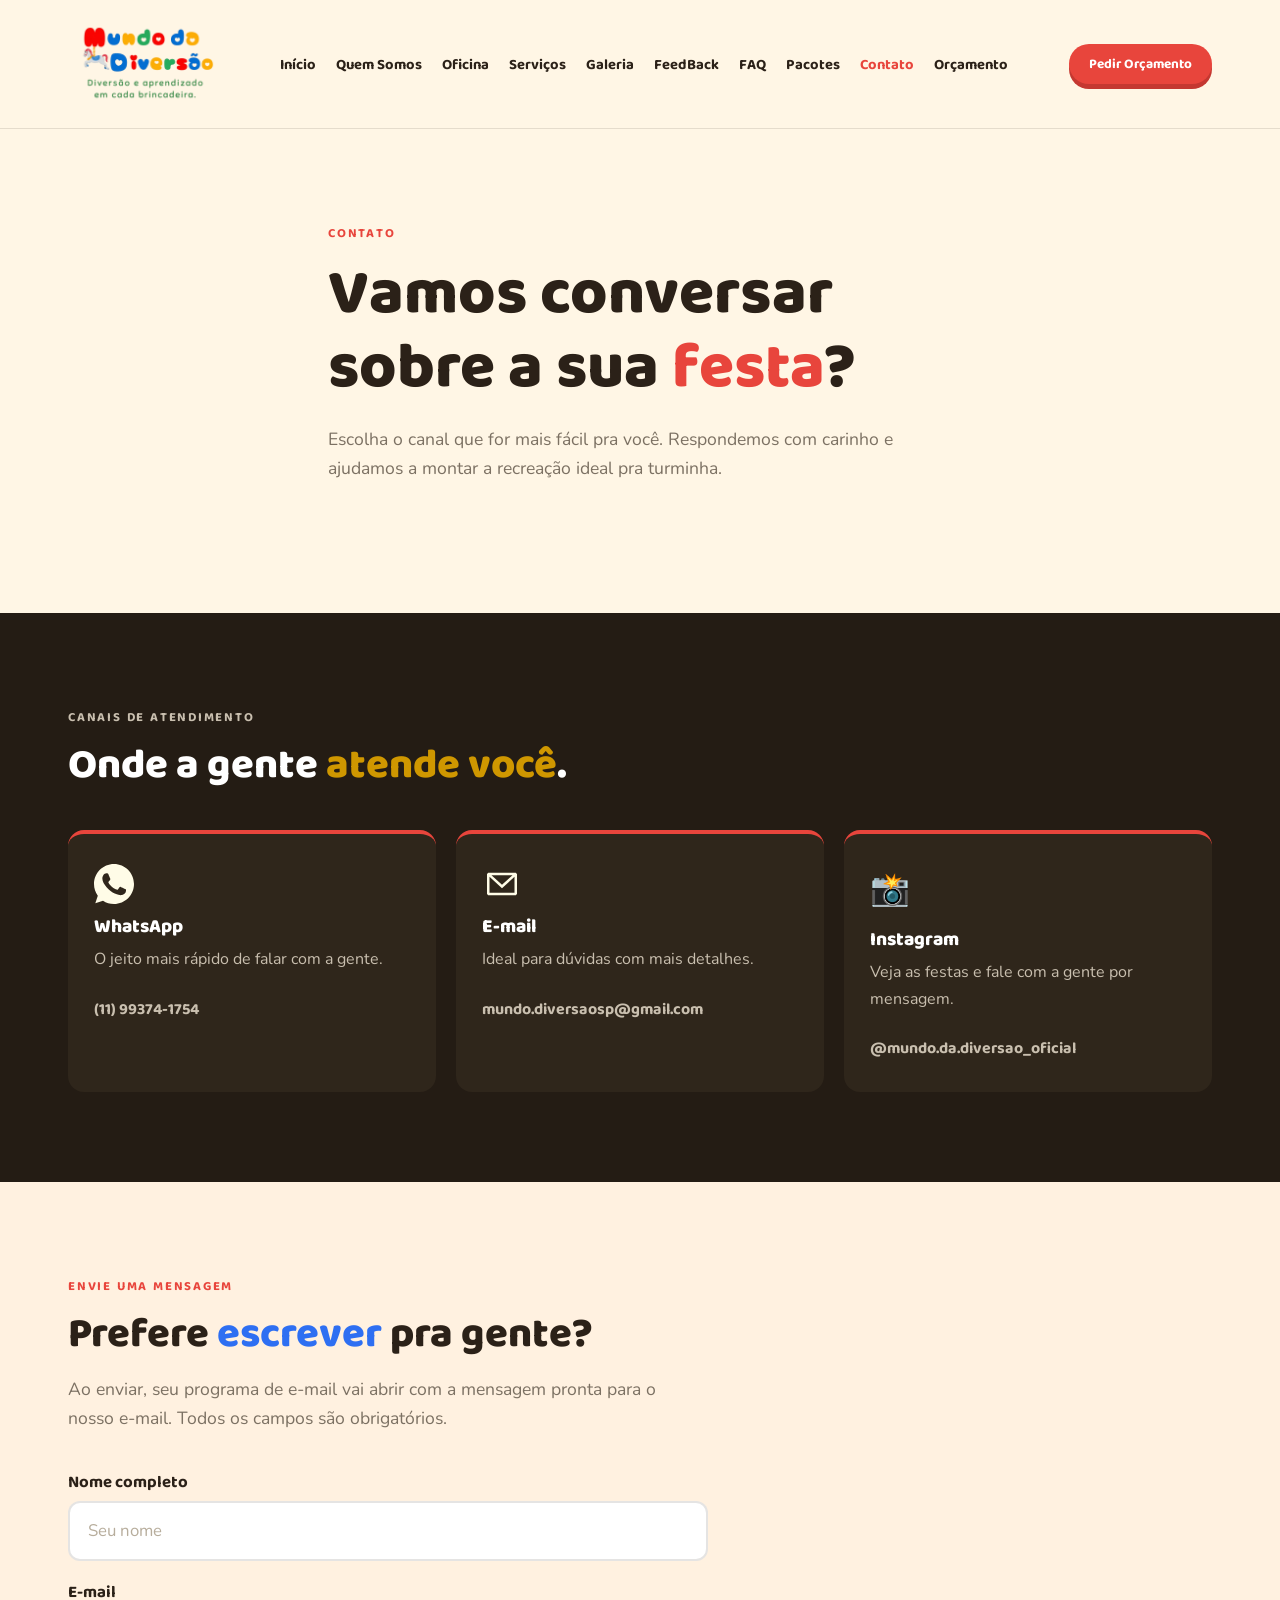
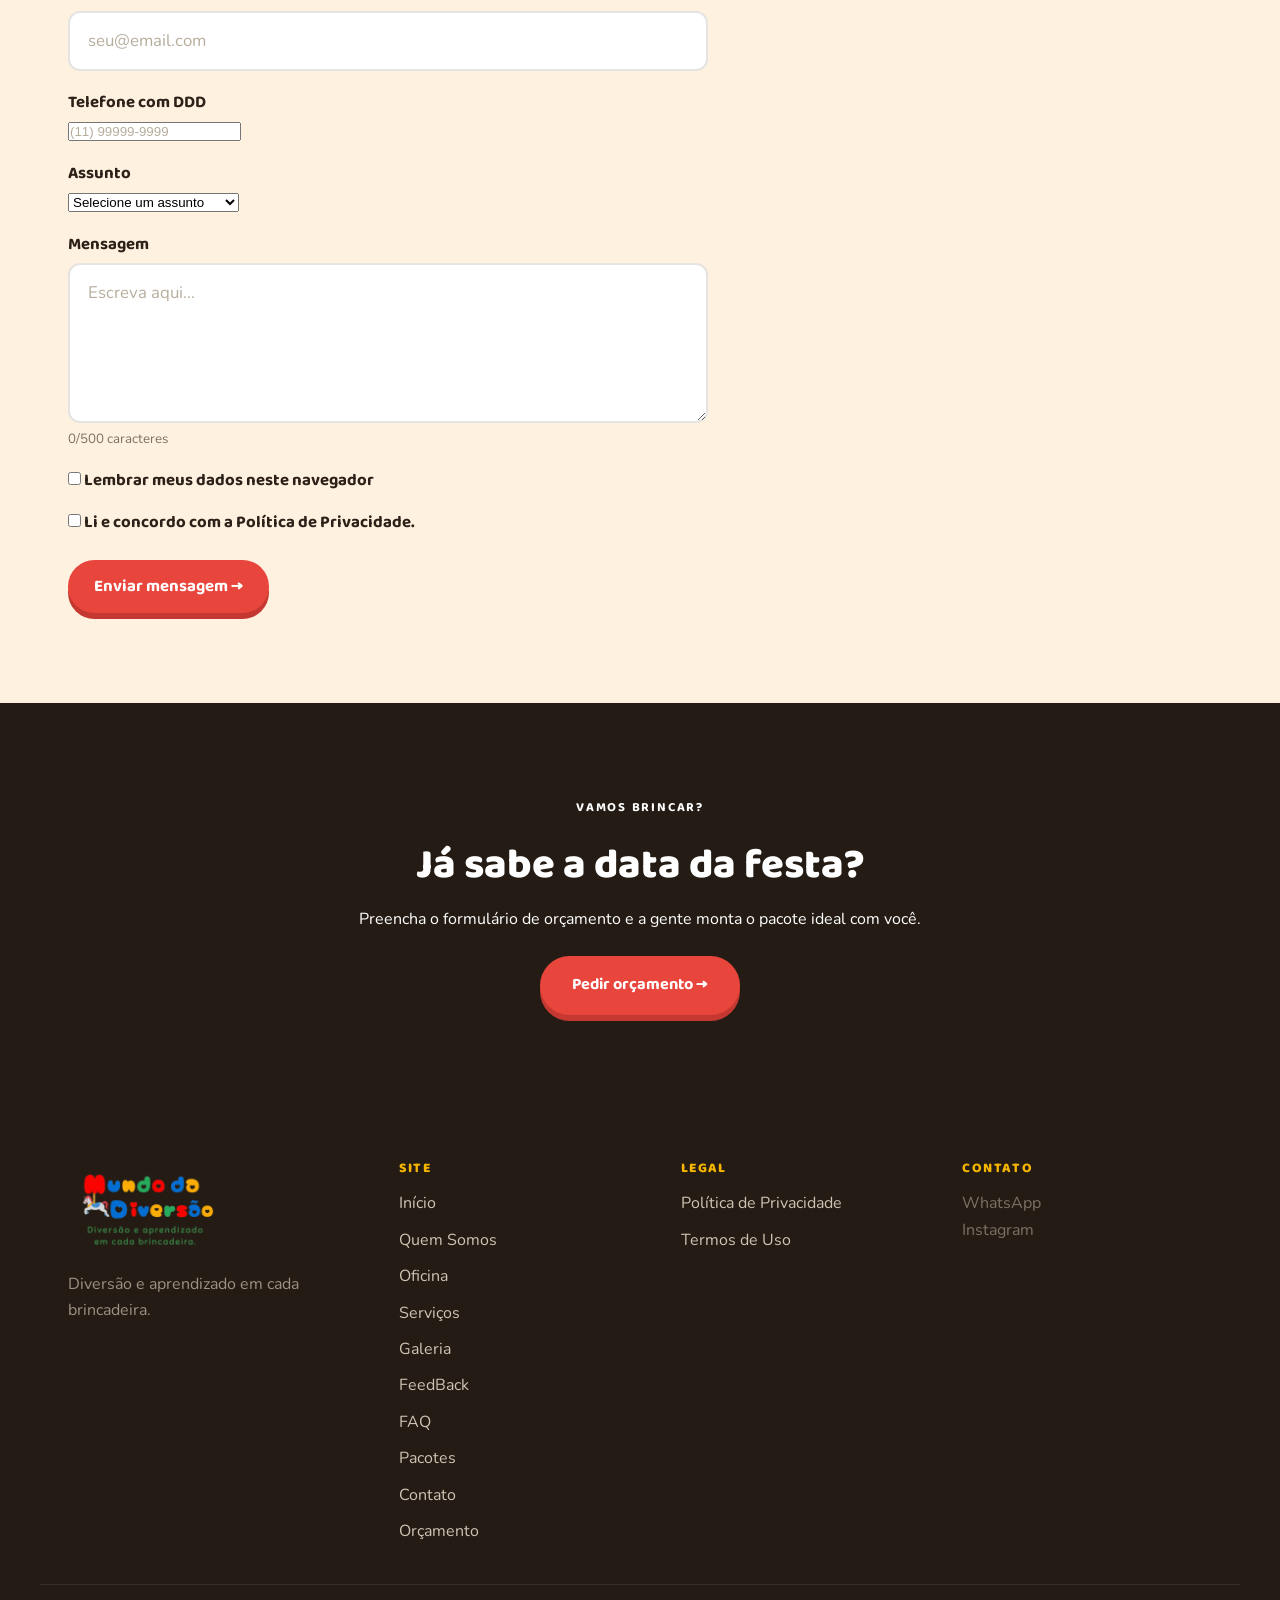
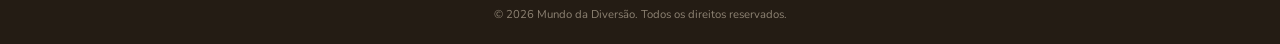
==== pages/contato.html @ af4a08c1 "V2.5 Adicionando duas novas paginas ao site." ====
<!DOCTYPE html>
<html lang="pt-BR">
<head>
  <meta charset="UTF-8">
  <meta name="viewport" content="width=device-width, initial-scale=1.0">
  <title>Contato | Mundo da Diversão</title>
  <meta name="description" content="Fale com o Mundo da Diversão por WhatsApp, e-mail ou Instagram, ou envie sua mensagem pelo formulário de contato.">
  <link rel="icon" type="image/png" href="../assets/img/logo.png">
  <link rel="preconnect" href="https://fonts.googleapis.com">
  <link rel="preconnect" href="https://fonts.gstatic.com" crossorigin>
  <link href="https://fonts.googleapis.com/css2?family=Baloo+2:wght@600;700;800&family=Nunito:wght@400;600;700;800&display=swap" rel="stylesheet">
  <link rel="stylesheet" href="../assets/css/style.css">
</head>
<body>

<a class="skip-link" href="#conteudo">Ir para o conteúdo principal</a>

<header class="header">
  <div class="container nav">
    <a href="../index.html" class="logo">
      <img src="../assets/img/logo.png" alt="Logo Mundo da Diversão" class="logo-img" width="150" height="54">
    </a>

    <nav class="nav-links" aria-label="Navegação principal">
      <ul>
        <li><a href="../index.html">Início</a></li>
        <li><a href="quem-somos.html">Quem Somos</a></li>
        <li><a href="oficina.html">Oficina</a></li>
        <li><a href="servicos.html">Serviços</a></li>
        <li><a href="galeria.html">Galeria</a></li>
        <li><a href="feedback.html">FeedBack</a></li>
        <li><a href="faq.html">FAQ</a></li>
        <li><a href="pacotes.html">Pacotes</a></li>
        <li><a href="contato.html" aria-current="page">Contato</a></li>
        <li><a href="orcamento.html">Orçamento</a></li>
      </ul>
    </nav>

    <a href="https://wa.me/5511993741754?text=Oi!%20Quero%20pedir%20um%20or%C3%A7amento%20com%20o%20Mundo%20da%20Divers%C3%A3o!" class="btn btn-primary nav-cta" target="_blank" rel="noopener">Pedir Orçamento</a>
  </div>
</header>

<main id="conteudo">

  <!-- CABEÇALHO DA PÁGINA -->
  <section class="section" id="contato-hero" aria-labelledby="contato-hero-title">
    <div class="container section-head">
      <p class="kicker">Contato</p>
      <h1 id="contato-hero-title">Vamos conversar sobre a sua <span class="accent-red">festa</span>?</h1>
      <p class="lead">Escolha o canal que for mais fácil pra você. Respondemos com carinho e ajudamos a montar a recreação ideal pra turminha.</p>
    </div>
  </section>

  <!-- CANAIS DE ATENDIMENTO -->
  <section class="section dark-section" id="canais" aria-labelledby="canais-title">
    <div class="container">
      <div class="section-head">
        <p class="kicker">Canais de atendimento</p>
        <h2 id="canais-title">Onde a gente <span class="accent-yellow">atende você</span>.</h2>
      </div>
      <div class="services-grid">
        <article class="service-card">
          <img class="service-icon" src="../assets/img/whatsapp.svg" alt="Ícone do WhatsApp" width="40" height="40">
          <h3>WhatsApp</h3>
          <p>O jeito mais rápido de falar com a gente.</p>
          <p class="section-more"><a href="https://wa.me/5511993741754" target="_blank" rel="noopener">(11) 99374-1754</a></p>
        </article>
        <article class="service-card">
          <img class="service-icon" src="../assets/img/email.svg" alt="Ícone de e-mail" width="40" height="40">
          <h3>E-mail</h3>
          <p>Ideal para dúvidas com mais detalhes.</p>
          <p class="section-more"><a href="mailto:mundo.diversaosp@gmail.com">mundo.diversaosp@gmail.com</a></p>
        </article>
        <article class="service-card">
          <span class="service-icon" aria-hidden="true">📸</span>
          <h3>Instagram</h3>
          <p>Veja as festas e fale com a gente por mensagem.</p>
          <p class="section-more"><a href="https://www.instagram.com/mundo.da.diversao_oficial/" target="_blank" rel="noopener">@mundo.da.diversao_oficial</a></p>
        </article>
      </div>
    </div>
  </section>

  <!-- FORMULÁRIO DE CONTATO -->
  <section class="section tint-orange" id="contato-form" aria-labelledby="contato-form-title">
    <div class="container">
      <div class="section-head">
        <p class="kicker">Envie uma mensagem</p>
        <h2 id="contato-form-title">Prefere <span class="accent-blue">escrever</span> pra gente?</h2>
        <p class="lead">Ao enviar, seu programa de e-mail vai abrir com a mensagem pronta para o nosso e-mail. Todos os campos são obrigatórios.</p>
      </div>

      <form id="form-contato" action="mailto:mundo.diversaosp@gmail.com" method="post" enctype="text/plain">
        <p>
          <label for="contato-nome">Nome completo</label>
          <input type="text" id="contato-nome" name="Nome" data-lembrar="nome" required minlength="2" maxlength="60" pattern="[A-Za-zÀ-ÿ ]{2,60}" autocomplete="name" placeholder="Seu nome" title="Use apenas letras e espaços (mínimo de 2 letras).">
        </p>
        <p>
          <label for="contato-email">E-mail</label>
          <input type="email" id="contato-email" name="Email" data-lembrar="email" required autocomplete="email" placeholder="seu@email.com">
        </p>
        <p>
          <label for="contato-telefone">Telefone com DDD</label>
          <input type="tel" id="contato-telefone" name="Telefone" data-lembrar="telefone" required maxlength="15" pattern="\(\d{2}\) \d{4,5}-\d{4}" inputmode="numeric" autocomplete="tel" placeholder="(11) 99999-9999" title="Formato: (11) 99999-9999">
        </p>
        <p>
          <label for="contato-assunto">Assunto</label>
          <select id="contato-assunto" name="Assunto" required>
            <option value="">Selecione um assunto</option>
            <option value="Duvida">Dúvida sobre os serviços</option>
            <option value="Disponibilidade">Disponibilidade de data</option>
            <option value="Elogio">Elogio ou sugestão</option>
            <option value="Outro">Outro assunto</option>
          </select>
        </p>
        <p>
          <label for="contato-mensagem">Mensagem</label>
          <textarea id="contato-mensagem" name="Mensagem" rows="5" required minlength="10" maxlength="500" placeholder="Escreva aqui..."></textarea>
          <small id="contato-mensagem-contador">0/500 caracteres</small>
        </p>
        <p>
          <label for="contato-lembrar"><input type="checkbox" id="contato-lembrar" data-lembrar-opcao> Lembrar meus dados neste navegador</label>
        </p>
        <p>
          <label for="contato-aceite"><input type="checkbox" id="contato-aceite" required> Li e concordo com a <a href="privacidade.html">Política de Privacidade</a>.</label>
        </p>
        <button type="submit" class="btn btn-primary">Enviar mensagem →</button>
      </form>
    </div>
  </section>

  <!-- CTA -->
  <section class="cta" aria-labelledby="cta-title">
    <div class="container cta-content">
      <p class="kicker">Vamos brincar?</p>
      <h2 id="cta-title">Já sabe a data da festa?</h2>
      <p>Preencha o formulário de orçamento e a gente monta o pacote ideal com você.</p>
      <a href="orcamento.html" class="btn btn-primary big">Pedir orçamento →</a>
    </div>
  </section>

</main>

<footer class="footer">
  <div class="container footer-grid">
    <div class="footer-brand">
      <a href="../index.html" class="logo">
        <img src="../assets/img/logo.png" alt="Mundo da Diversão" class="logo-img" width="150" height="50">
      </a>
      <p>Diversão e aprendizado em cada brincadeira.</p>
    </div>

    <nav class="footer-nav" aria-label="Navegação do rodapé">
      <h3>Site</h3>
      <ul>
        <li><a href="../index.html">Início</a></li>
        <li><a href="quem-somos.html">Quem Somos</a></li>
        <li><a href="oficina.html">Oficina</a></li>
        <li><a href="servicos.html">Serviços</a></li>
        <li><a href="galeria.html">Galeria</a></li>
        <li><a href="feedback.html">FeedBack</a></li>
        <li><a href="faq.html">FAQ</a></li>
        <li><a href="pacotes.html">Pacotes</a></li>
        <li><a href="contato.html">Contato</a></li>
        <li><a href="orcamento.html">Orçamento</a></li>
      </ul>
    </nav>

    <nav class="footer-nav" aria-label="Políticas">
      <h3>Legal</h3>
      <ul>
        <li><a href="privacidade.html">Política de Privacidade</a></li>
        <li><a href="termos.html">Termos de Uso</a></li>
      </ul>
    </nav>

    <div class="footer-contact">
      <h3>Contato</h3>
      <p><a href="https://wa.me/5511993741754" target="_blank" rel="noopener">WhatsApp</a></p>
      <p><a href="https://www.instagram.com/mundo.da.diversao_oficial/" target="_blank" rel="noopener">Instagram</a></p>
    </div>
  </div>

  <div class="container footer-bottom">
    <small>&copy; 2026 Mundo da Diversão. Todos os direitos reservados.</small>
  </div>
</footer>

<script src="../assets/js/forms.js" defer></script>
</body>
</html>
---- assets/css/style.css ----
/* =========================================================
   MUNDO DA DIVERSÃO — CSS PRINCIPAL (usado pelas 10 páginas)
   Sumário:
   1. Reset & Base
   2. Variáveis
   3. Tipografia
   4. Layout (container, seções, kicker)
   5. Botões
   6. Header & Navegação
   7. Hero
   8. Componentes de conteúdo (cards, lista, citação, faq, contato, formulários)
   9. Footer
   10. Responsivo
   ========================================================= */

/* 1. RESET & BASE */
*, *::before, *::after { box-sizing: border-box; margin: 0; padding: 0; }

body {
  background: var(--cream);
  color: var(--ink);
  font-family: 'Nunito', system-ui, sans-serif;
  line-height: 1.65;
}
img { max-width: 100%; display: block; }
a { color: inherit; text-decoration: none; }
ul, ol { list-style: none; }

@media (prefers-reduced-motion: reduce) {
  * { transition: none !important; }
}

/* 2. VARIÁVEIS */
:root {
  --cream: #FFF6E5;
  --white: #FFFFFF;
  --ink: #2B2118;
  --muted: #7C7163;
  --line: rgba(43, 33, 24, .12);

  --red: #E8453C;
  --red-dark: #C43831;
  --blue: #2E6FF2;
  --green: #2FA35D;
  --yellow: #F4B400;
  --yellow-dark: #CF9700;

  --dark: #241C14;
  --dark-2: #2F261B;

  --radius: 16px;
}

/* 3. TIPOGRAFIA */
h1, h2, h3 {
  font-family: 'Baloo 2', sans-serif;
  font-weight: 800;
  line-height: 1.15;
  color: var(--ink);
}
h1 { font-size: clamp(2.4rem, 5.6vw, 4rem); margin-bottom: 20px; }
h2 { font-size: clamp(1.9rem, 4vw, 2.6rem); margin-bottom: 16px; }
h3 { font-size: 1.2rem; margin-bottom: 8px; }
p { color: var(--muted); }
.lead { font-size: 1.1rem; max-width: 54ch; margin-bottom: 20px; }

.dark-section h2, .dark-section h3 { color: var(--white); }
.dark-section p { color: #C9BFAF; }

.accent-red { color: var(--red); }
.accent-blue { color: var(--blue); }
.accent-green { color: var(--green); }
.accent-yellow { color: var(--yellow-dark); }

/* 4. LAYOUT */
.container { max-width: 1200px; margin: 0 auto; padding: 0 28px; }
.section { padding: 90px 0; }
.dark-section { background: var(--dark); }
.tint-orange { background: #FFF1E0; }
.tint-purple { background: #FBEFFF; }

.kicker {
  display: inline-block;
  font-family: 'Baloo 2', sans-serif;
  font-weight: 700;
  font-size: .8rem;
  letter-spacing: .14em;
  text-transform: uppercase;
  color: var(--red);
  margin-bottom: 14px;
}
.section-head { max-width: 680px; margin-bottom: 40px; }
.section-more { margin-top: 24px; font-family: 'Baloo 2', sans-serif; font-weight: 700; }
.section-more a:hover { color: var(--red); }

.two-col {
  display: grid;
  grid-template-columns: 1fr 1fr;
  gap: 56px;
  align-items: center;
}
.two-col.reverse .img-frame { order: 2; }

.img-frame { border-radius: var(--radius); overflow: hidden; border: 4px solid var(--white); }
.img-frame img { width: 100%; height: 360px; object-fit: cover; }
.img-frame figcaption { padding: 10px 16px; font-size: .85rem; background: var(--white); }

/* skip link e foco (acessibilidade) */
.skip-link {
  position: absolute;
  left: -999px;
  background: var(--red);
  color: var(--white);
  padding: 12px 20px;
  font-weight: 700;
}
.skip-link:focus { left: 0; top: 0; }
a:focus-visible, button:focus-visible, summary:focus-visible {
  outline: 3px solid var(--blue);
  outline-offset: 2px;
}

/* 5. BOTÕES */
.btn {
  display: inline-flex;
  align-items: center;
  gap: 8px;
  padding: 13px 26px;
  border-radius: 100px;
  font-family: 'Baloo 2', sans-serif;
  font-weight: 700;
  font-size: .95rem;
  border: none;
  cursor: pointer;
}
.btn-primary { background: var(--red); color: var(--white); box-shadow: 0 6px 0 0 var(--red-dark); }
.btn-primary:hover { box-shadow: 0 8px 0 0 var(--red-dark); }
.btn-ghost { background: transparent; color: var(--ink); border: 2px solid var(--ink); }
.btn-ghost:hover { border-color: var(--blue); color: var(--blue); }
.btn.big { padding: 16px 32px; font-size: 1.02rem; }

/* 6. HEADER & NAVEGAÇÃO */
.header {
  position: sticky;
  top: 0;
  z-index: 50;
  background: var(--cream);
  border-bottom: 1px solid var(--line);
}
.nav {
  display: flex;
  flex-wrap: wrap;
  align-items: center;
  justify-content: space-between;
  gap: 16px;
  padding: 14px 28px;
}
.logo-img { height: 100px; }
.nav-links ul { display: flex; flex-wrap: wrap; gap: 20px; }
.nav-links a { font-family: 'Baloo 2', sans-serif; font-weight: 700; font-size: .92rem; }
.nav-links a:hover, .nav-links a[aria-current="page"] { color: var(--red); }
.nav-cta { padding: 9px 20px; font-size: .85rem; box-shadow: 0 5px 0 0 var(--red-dark); }

/* 7. HERO */
.hero { padding: 60px 0 80px; }
.hero-content {
  display: grid;
  grid-template-columns: 1.15fr .85fr;
  align-items: center;
  gap: 50px;
}
.hero-sub { max-width: 520px; margin-bottom: 28px; }
.hero-actions { display: flex; flex-wrap: wrap; gap: 14px; margin-bottom: 28px; }
.badge-row { display: flex; flex-wrap: wrap; gap: 10px; }
.badge {
  padding: 8px 16px;
  border-radius: 100px;
  font-family: 'Baloo 2', sans-serif;
  font-weight: 700;
  font-size: .8rem;
  color: var(--white);
}
.badge-red { background: var(--red); }
.badge-blue { background: var(--blue); }
.badge-green { background: var(--green); }
.badge-yellow { background: var(--yellow-dark); }
.hero-figure img { border-radius: var(--radius); border: 4px solid var(--white); }

/* 8. COMPONENTES DE CONTEÚDO */

/* cards de serviço */
.services-grid {
  display: grid;
  grid-template-columns: repeat(auto-fit, minmax(220px, 1fr));
  gap: 20px;
}
.service-card h3 {
   color: var(--white); 
  }
.service-card {
  background: var(--dark-2);
  border-top: 4px solid var(--red);
  border-radius: var(--radius);
  padding: 30px 26px;
}
.service-icon { font-size: 2rem; display: block; margin-bottom: 12px; }

/* moldura de foto/vídeo dentro do card (usado em oficina.html) */
.service-card .media-frame {
  border-radius: 12px;
  overflow: hidden;
  margin-bottom: 14px;
  background: #000;
}
.service-card .media-frame img,
.service-card .media-frame video {
  width: 100%;
  height: 220px;
  object-fit: cover;
  display: block;
}

/* banner com imagem de fundo */
.banner {
  position: relative;
  padding: 110px 0;
  background-size: cover;
  background-position: center;
  text-align: center;
}
.banner-overlay { position: absolute; top: 0; right: 0; bottom: 0; left: 0; background: rgba(36, 28, 20, .78); }
.banner-content { position: relative; z-index: 1; max-width: 700px; margin: 0 auto; }
.banner-content h2, .banner-content p { color: var(--white); }

/* citação (diferenciais e depoimentos) */
.testimonials-grid {
  display: grid;
  grid-template-columns: repeat(auto-fit, minmax(240px, 1fr));
  gap: 20px;
}
.testimonials-grid blockquote { margin-top: 0; height: 100%; }
blockquote {
  background: var(--white);
  border-left: 6px solid var(--red);
  border-radius: var(--radius);
  padding: 28px 30px;
  margin-top: 20px;
  max-width: 780px;
}
blockquote p { color: var(--ink); font-size: 1.05rem; }
blockquote footer {
  margin-top: 12px;
  font-family: 'Baloo 2', sans-serif;
  font-weight: 700;
  font-size: .85rem;
  color: var(--red);
}

/* lista numerada (como funciona) */
.process {
  display: grid;
  grid-template-columns: repeat(3, 1fr);
  gap: 20px;
}
.process li { background: var(--white); border-radius: var(--radius); padding: 28px 24px; }
.step-num {
  display: block;
  font-family: 'Baloo 2', sans-serif;
  font-weight: 800;
  font-size: 1.4rem;
  color: var(--red);
  margin-bottom: 6px;
}

/* galeria */
.gallery-grid {
  display: grid;
  grid-template-columns: repeat(auto-fit, minmax(220px, 1fr));
  gap: 16px;
}
.gallery-grid img { width: 100%; height: 220px; object-fit: cover; border-radius: var(--radius); }

/* faq (accordion nativo, sem JS) */
.faq-list { display: flex; flex-direction: column; gap: 12px; }
.faq-item { background: var(--white); border-radius: var(--radius); border: 1px solid var(--line); overflow: hidden; }
.faq-item summary { padding: 18px 22px; cursor: pointer; font-family: 'Baloo 2', sans-serif; font-weight: 700; }
.faq-item[open] summary { color: var(--red); }
.faq-item p { padding: 0 22px 18px; }

/* formulários (feedback / dúvidas — usado em index, feedback.html e faq.html) */
form {
  max-width: 640px;
  margin-top: 8px;
}
form p {
  margin-bottom: 22px;
  line-height: 1.3;
}
form br {
  display: none;
}
form label {
  display: block;
  font-family: 'Baloo 2', sans-serif;
  font-weight: 700;
  font-size: 1.05rem;
  line-height: 1.2;
  color: var(--ink);
  margin-bottom: 8px;
}
form input[type="text"],
form input[type="email"],
form textarea {
  width: 100%;
  padding: 16px 18px;
  border-radius: 12px;
  border: 2px solid var(--line);
  background: var(--white);
  font-family: 'Nunito', sans-serif;
  font-size: 1.05rem;
  line-height: 1.4;
  color: var(--ink);
  transition: border-color .2s, box-shadow .2s;
}
form textarea {
  resize: vertical;
  min-height: 160px;
}
form input::placeholder,
form textarea::placeholder {
  color: #B7AD9C;
}
form input:focus,
form textarea:focus {
  outline: none;
  border-color: var(--blue);
  box-shadow: 0 0 0 3px rgba(46, 111, 242, .15);
}
form input:invalid:not(:placeholder-shown):not(:focus),
form textarea:invalid:not(:placeholder-shown):not(:focus) {
  border-color: var(--red);
}
form button[type="submit"] {
  margin-top: 4px;
  font-size: 1.05rem;
}

/* cta */
.cta { background: var(--dark); padding: 90px 0; text-align: center; }
.cta-content { max-width: 640px; margin: 0 auto; }
.cta-content h2, .cta-content p { color: var(--white); }
.cta-content p { margin-bottom: 24px; }

/* contato */
address { font-style: normal; margin: 16px 0; }
address p { margin-bottom: 10px; color: var(--ink); }
address strong { font-family: 'Baloo 2', sans-serif; color: var(--red); margin-right: 6px; }

/* 9. FOOTER */
.footer { background: var(--dark); color: #CFC4B3; padding: 56px 0 0; }
.footer-grid { display: grid; grid-template-columns: 1.2fr 1fr 1fr 1fr; gap: 32px; padding-bottom: 40px; }
.footer h3 { color: var(--yellow); font-size: .85rem; text-transform: uppercase; letter-spacing: .1em; margin-bottom: 14px; }
.footer-brand p { color: #9C9182; margin-top: 10px; max-width: 260px; }
.footer-nav ul, .footer-contact p { display: flex; flex-direction: column; gap: 10px; }
.footer-nav a:hover, .footer-contact a:hover { color: var(--yellow); }
.footer-bottom {
  border-top: 1px solid rgba(255, 255, 255, .08);
  padding: 18px 0;
  text-align: center;
  font-size: .85rem;
  color: #8D8273;
}

/* 10. RESPONSIVO */
@media (max-width: 768px) {
  .hero-content { grid-template-columns: 1fr; }
  .hero-figure { order: -1; max-width: 380px; margin: 0 auto; }
  .two-col, .two-col.reverse { grid-template-columns: 1fr; }
  .two-col.reverse .img-frame { order: 0; }
  .process { grid-template-columns: 1fr; }
  .services-grid { grid-template-columns: 1fr 1fr; }
  .footer-grid { grid-template-columns: 1fr 1fr; }
  .section { padding: 60px 0; }
}

@media (max-width: 480px) {
  .container { padding: 0 20px; }
  .hero-actions { flex-direction: column; align-items: stretch; }
  .hero-actions .btn { justify-content: center; }
  .services-grid { grid-template-columns: 1fr; }
  .img-frame img { height: 240px; }
  .footer-grid { grid-template-columns: 1fr; }
}
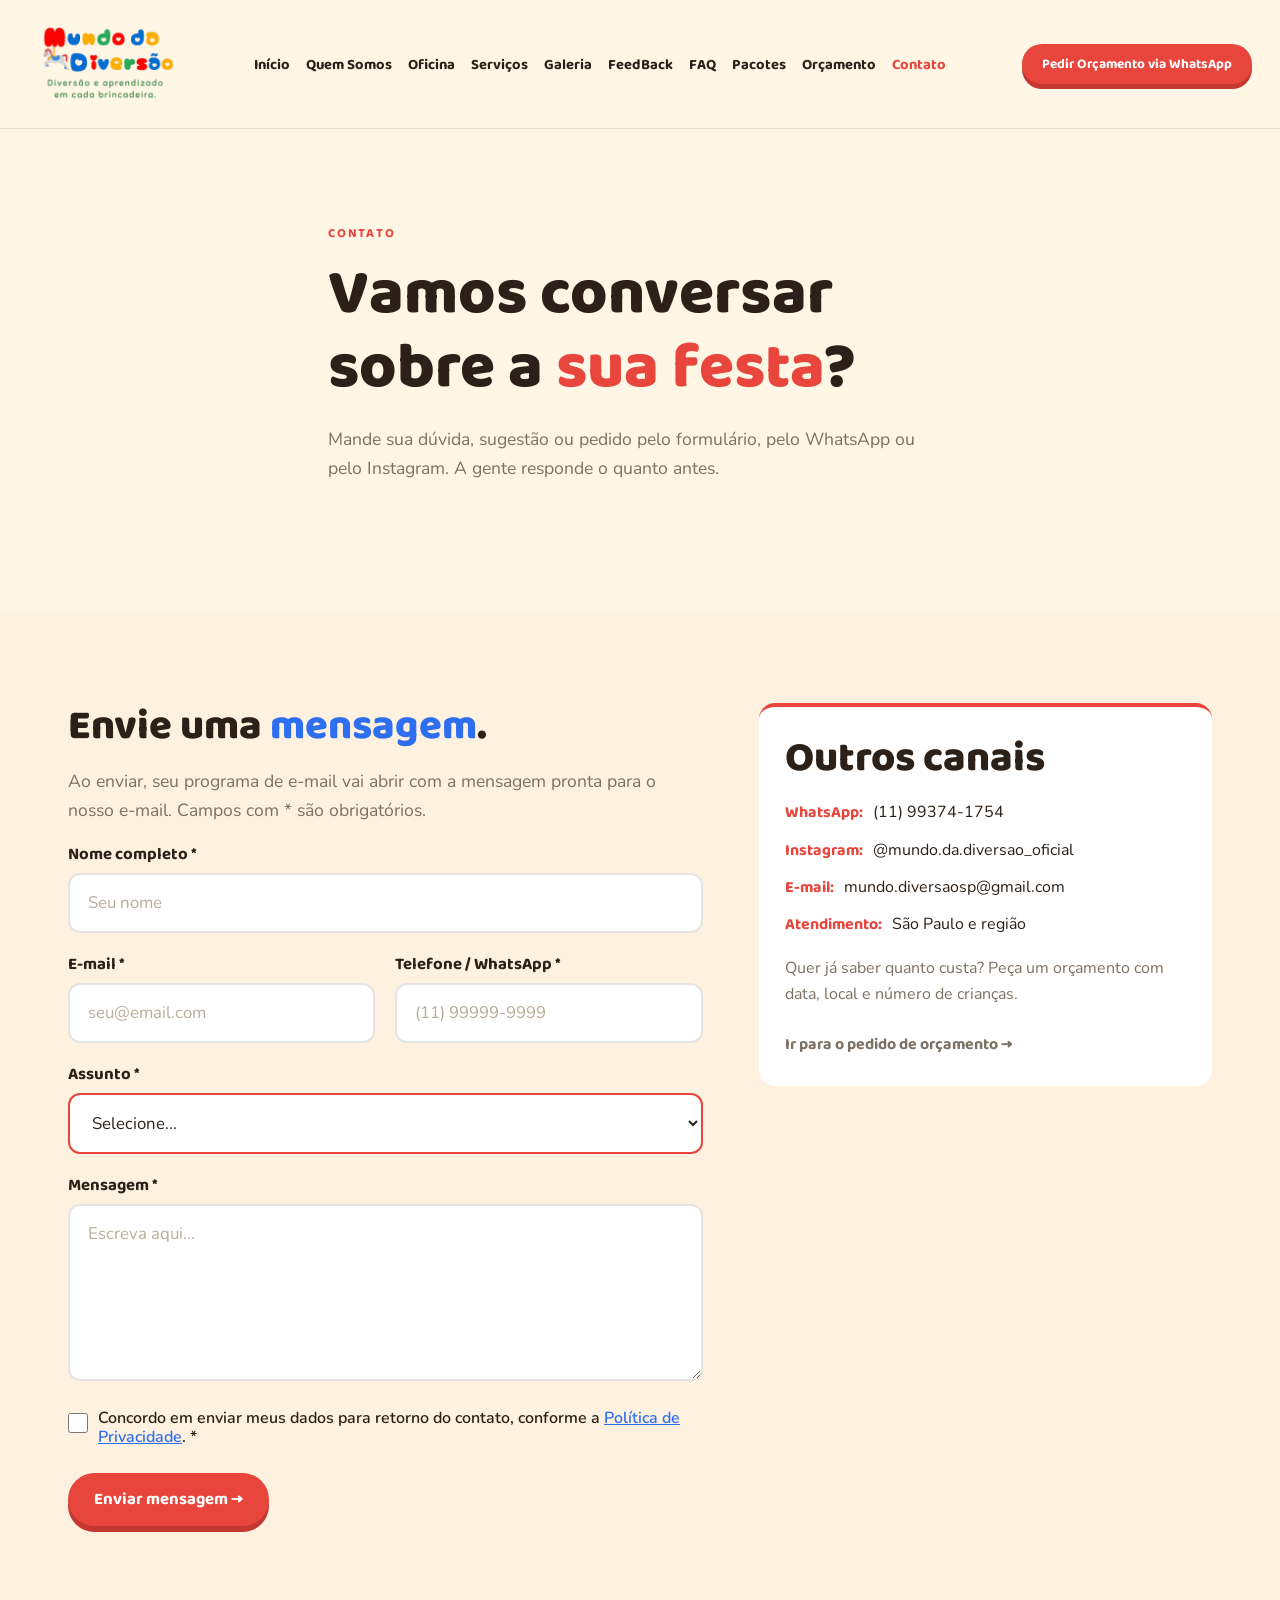
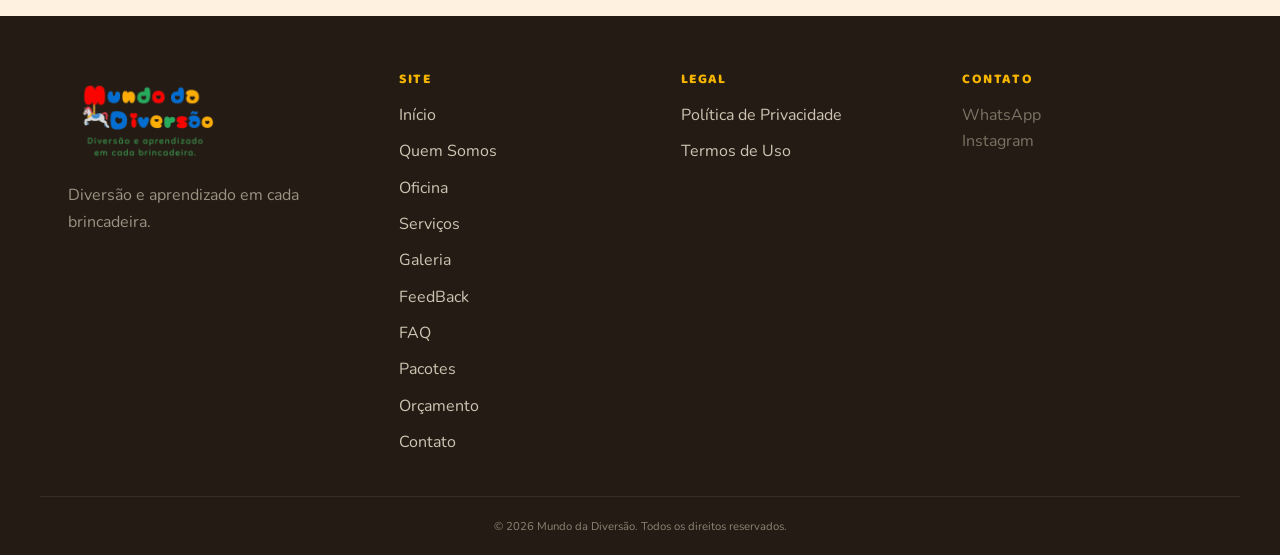
==== commit b634878d: "V2.8 Adicionando um Script de mascara para os formularios e atualizando o nome do botão de orçamento" ====
--- a/pages/contato.html
+++ b/pages/contato.html
@@ -4,7 +4,7 @@
   <meta charset="UTF-8">
   <meta name="viewport" content="width=device-width, initial-scale=1.0">
   <title>Contato | Mundo da Diversão</title>
-  <meta name="description" content="Fale com o Mundo da Diversão por WhatsApp, e-mail ou Instagram, ou envie sua mensagem pelo formulário de contato.">
+  <meta name="description" content="Fale com o Mundo da Diversão: envie sua mensagem, chame no WhatsApp ou no Instagram e tire suas dúvidas sobre recreação infantil.">
   <link rel="icon" type="image/png" href="../assets/img/logo.png">
   <link rel="preconnect" href="https://fonts.googleapis.com">
   <link rel="preconnect" href="https://fonts.gstatic.com" crossorigin>
@@ -31,12 +31,12 @@
         <li><a href="feedback.html">FeedBack</a></li>
         <li><a href="faq.html">FAQ</a></li>
         <li><a href="pacotes.html">Pacotes</a></li>
+        <li><a href="orcamento.html">Orçamento</a></li>
         <li><a href="contato.html" aria-current="page">Contato</a></li>
-        <li><a href="orcamento.html">Orçamento</a></li>
       </ul>
     </nav>
 
-    <a href="https://wa.me/5511993741754?text=Oi!%20Quero%20pedir%20um%20or%C3%A7amento%20com%20o%20Mundo%20da%20Divers%C3%A3o!" class="btn btn-primary nav-cta" target="_blank" rel="noopener">Pedir Orçamento</a>
+    <a href="https://wa.me/5511993741754?text=Oi!%20Quero%20pedir%20um%20or%C3%A7amento%20com%20o%20Mundo%20da%20Divers%C3%A3o!" class="btn btn-primary nav-cta" target="_blank" rel="noopener">Pedir Orçamento via WhatsApp</a>
   </div>
 </header>
 
@@ -46,96 +46,69 @@
   <section class="section" id="contato-hero" aria-labelledby="contato-hero-title">
     <div class="container section-head">
       <p class="kicker">Contato</p>
-      <h1 id="contato-hero-title">Vamos conversar sobre a sua <span class="accent-red">festa</span>?</h1>
-      <p class="lead">Escolha o canal que for mais fácil pra você. Respondemos com carinho e ajudamos a montar a recreação ideal pra turminha.</p>
+      <h1 id="contato-hero-title">Vamos conversar sobre a <span class="accent-red">sua festa</span>?</h1>
+      <p class="lead">Mande sua dúvida, sugestão ou pedido pelo formulário, pelo WhatsApp ou pelo Instagram. A gente responde o quanto antes.</p>
     </div>
   </section>
 
-  <!-- CANAIS DE ATENDIMENTO -->
-  <section class="section dark-section" id="canais" aria-labelledby="canais-title">
-    <div class="container">
-      <div class="section-head">
-        <p class="kicker">Canais de atendimento</p>
-        <h2 id="canais-title">Onde a gente <span class="accent-yellow">atende você</span>.</h2>
-      </div>
-      <div class="services-grid">
-        <article class="service-card">
-          <img class="service-icon" src="../assets/img/whatsapp.svg" alt="Ícone do WhatsApp" width="40" height="40">
-          <h3>WhatsApp</h3>
-          <p>O jeito mais rápido de falar com a gente.</p>
-          <p class="section-more"><a href="https://wa.me/5511993741754" target="_blank" rel="noopener">(11) 99374-1754</a></p>
-        </article>
-        <article class="service-card">
-          <img class="service-icon" src="../assets/img/email.svg" alt="Ícone de e-mail" width="40" height="40">
-          <h3>E-mail</h3>
-          <p>Ideal para dúvidas com mais detalhes.</p>
-          <p class="section-more"><a href="mailto:mundo.diversaosp@gmail.com">mundo.diversaosp@gmail.com</a></p>
-        </article>
-        <article class="service-card">
-          <span class="service-icon" aria-hidden="true">📸</span>
-          <h3>Instagram</h3>
-          <p>Veja as festas e fale com a gente por mensagem.</p>
-          <p class="section-more"><a href="https://www.instagram.com/mundo.da.diversao_oficial/" target="_blank" rel="noopener">@mundo.da.diversao_oficial</a></p>
-        </article>
-      </div>
-    </div>
-  </section>
+  <!-- FORMULÁRIO + INFORMAÇÕES -->
+  <section class="section tint-orange" id="contato-form" aria-labelledby="contato-form-title">
+    <div class="container contact-layout">
 
-  <!-- FORMULÁRIO DE CONTATO -->
-  <section class="section tint-orange" id="contato-form" aria-labelledby="contato-form-title">
-    <div class="container">
-      <div class="section-head">
-        <p class="kicker">Envie uma mensagem</p>
-        <h2 id="contato-form-title">Prefere <span class="accent-blue">escrever</span> pra gente?</h2>
-        <p class="lead">Ao enviar, seu programa de e-mail vai abrir com a mensagem pronta para o nosso e-mail. Todos os campos são obrigatórios.</p>
+      <div>
+        <h2 id="contato-form-title">Envie uma <span class="accent-blue">mensagem</span>.</h2>
+        <p class="lead">Ao enviar, seu programa de e-mail vai abrir com a mensagem pronta para o nosso e-mail. Campos com * são obrigatórios.</p>
+
+        <form action="mailto:mundo.diversaosp@gmail.com" method="post" enctype="text/plain">
+          <p>
+            <label for="contato-nome">Nome completo *</label>
+            <input type="text" id="contato-nome" name="Nome" required minlength="3" maxlength="80" pattern="[A-Za-zÀ-ÿ ]{3,80}" title="Use apenas letras e espaços (mínimo de 3 letras)." autocomplete="name" placeholder="Seu nome">
+          </p>
+          <div class="form-row">
+            <p>
+              <label for="contato-email">E-mail *</label>
+              <input type="email" id="contato-email" name="Email" required autocomplete="email" placeholder="seu@email.com">
+            </p>
+            <p>
+              <label for="contato-telefone">Telefone / WhatsApp *</label>
+              <input type="tel" id="contato-telefone" data-mascara="telefone" name="Telefone" required pattern="\([0-9]{2}\) 9?[0-9]{4}-[0-9]{4}" maxlength="15" title="Use o formato (11) 99999-9999." autocomplete="tel" placeholder="(11) 99999-9999">
+            </p>
+          </div>
+          <p>
+            <label for="contato-assunto">Assunto *</label>
+            <select id="contato-assunto" name="Assunto" required>
+              <option value="">Selecione...</option>
+              <option value="Duvida">Tenho uma dúvida</option>
+              <option value="Disponibilidade">Disponibilidade de data</option>
+              <option value="Sugestao">Sugestão ou elogio</option>
+              <option value="Parceria">Parceria ou trabalhe com a gente</option>
+              <option value="Outro">Outro assunto</option>
+            </select>
+          </p>
+          <p>
+            <label for="contato-mensagem">Mensagem *</label>
+            <textarea id="contato-mensagem" name="Mensagem" rows="6" required minlength="10" maxlength="600" placeholder="Escreva aqui..."></textarea>
+          </p>
+          <p class="check-line">
+            <input type="checkbox" id="contato-aceite" name="Aceite" value="sim" required>
+            <label for="contato-aceite">Concordo em enviar meus dados para retorno do contato, conforme a <a href="privacidade.html">Política de Privacidade</a>. *</label>
+          </p>
+          <button type="submit" class="btn btn-primary">Enviar mensagem →</button>
+        </form>
       </div>
 
-      <form id="form-contato" action="mailto:mundo.diversaosp@gmail.com" method="post" enctype="text/plain">
-        <p>
-          <label for="contato-nome">Nome completo</label>
-          <input type="text" id="contato-nome" name="Nome" data-lembrar="nome" required minlength="2" maxlength="60" pattern="[A-Za-zÀ-ÿ ]{2,60}" autocomplete="name" placeholder="Seu nome" title="Use apenas letras e espaços (mínimo de 2 letras).">
-        </p>
-        <p>
-          <label for="contato-email">E-mail</label>
-          <input type="email" id="contato-email" name="Email" data-lembrar="email" required autocomplete="email" placeholder="seu@email.com">
-        </p>
-        <p>
-          <label for="contato-telefone">Telefone com DDD</label>
-          <input type="tel" id="contato-telefone" name="Telefone" data-lembrar="telefone" required maxlength="15" pattern="\(\d{2}\) \d{4,5}-\d{4}" inputmode="numeric" autocomplete="tel" placeholder="(11) 99999-9999" title="Formato: (11) 99999-9999">
-        </p>
-        <p>
-          <label for="contato-assunto">Assunto</label>
-          <select id="contato-assunto" name="Assunto" required>
-            <option value="">Selecione um assunto</option>
-            <option value="Duvida">Dúvida sobre os serviços</option>
-            <option value="Disponibilidade">Disponibilidade de data</option>
-            <option value="Elogio">Elogio ou sugestão</option>
-            <option value="Outro">Outro assunto</option>
-          </select>
-        </p>
-        <p>
-          <label for="contato-mensagem">Mensagem</label>
-          <textarea id="contato-mensagem" name="Mensagem" rows="5" required minlength="10" maxlength="500" placeholder="Escreva aqui..."></textarea>
-          <small id="contato-mensagem-contador">0/500 caracteres</small>
-        </p>
-        <p>
-          <label for="contato-lembrar"><input type="checkbox" id="contato-lembrar" data-lembrar-opcao> Lembrar meus dados neste navegador</label>
-        </p>
-        <p>
-          <label for="contato-aceite"><input type="checkbox" id="contato-aceite" required> Li e concordo com a <a href="privacidade.html">Política de Privacidade</a>.</label>
-        </p>
-        <button type="submit" class="btn btn-primary">Enviar mensagem →</button>
-      </form>
-    </div>
-  </section>
+      <aside class="contact-aside" aria-labelledby="contato-aside-title">
+        <h2 id="contato-aside-title">Outros canais</h2>
+        <address>
+          <p><strong>WhatsApp:</strong> <a href="https://wa.me/5511993741754?text=Oi!%20Vi%20o%20site%20do%20Mundo%20da%20Divers%C3%A3o%20e%20quero%20saber%20mais!" target="_blank" rel="noopener">(11) 99374-1754</a></p>
+          <p><strong>Instagram:</strong> <a href="https://www.instagram.com/mundo.da.diversao_oficial/" target="_blank" rel="noopener">@mundo.da.diversao_oficial</a></p>
+          <p><strong>E-mail:</strong> <a href="mailto:mundo.diversaosp@gmail.com">mundo.diversaosp@gmail.com</a></p>
+          <p><strong>Atendimento:</strong> São Paulo e região</p>
+        </address>
+        <p>Quer já saber quanto custa? Peça um orçamento com data, local e número de crianças.</p>
+        <p class="section-more"><a href="orcamento.html">Ir para o pedido de orçamento →</a></p>
+      </aside>
 
-  <!-- CTA -->
-  <section class="cta" aria-labelledby="cta-title">
-    <div class="container cta-content">
-      <p class="kicker">Vamos brincar?</p>
-      <h2 id="cta-title">Já sabe a data da festa?</h2>
-      <p>Preencha o formulário de orçamento e a gente monta o pacote ideal com você.</p>
-      <a href="orcamento.html" class="btn btn-primary big">Pedir orçamento →</a>
     </div>
   </section>
 
@@ -161,8 +134,8 @@
         <li><a href="feedback.html">FeedBack</a></li>
         <li><a href="faq.html">FAQ</a></li>
         <li><a href="pacotes.html">Pacotes</a></li>
+        <li><a href="orcamento.html">Orçamento</a></li>
         <li><a href="contato.html">Contato</a></li>
-        <li><a href="orcamento.html">Orçamento</a></li>
       </ul>
     </nav>
 
@@ -186,6 +159,12 @@
   </div>
 </footer>
 
-<script src="../assets/js/forms.js" defer></script>
+<audio id="musica-fundo" loop preload="none">
+  <source src="../assets/audio/musica-fundo.mp3" type="audio/mpeg">
+  Seu navegador não é compatível com o elemento de áudio.
+</audio>
+
+<script src="../assets/js/musica.js" defer></script>
+<script src="../assets/js/mascaras.js" defer></script>
 </body>
 </html>
--- a/assets/css/style.css
+++ b/assets/css/style.css
@@ -8,7 +8,7 @@
    5. Botões
    6. Header & Navegação
    7. Hero
-   8. Componentes de conteúdo (cards, lista, citação, faq, contato, formulários)
+   8. Componentes de conteúdo (cards, lista, citação, faq, contato, formulários, música)
    9. Footer
    10. Responsivo
    ========================================================= */
@@ -156,7 +156,8 @@
   padding: 14px 28px;
 }
 .logo-img { height: 100px; }
-.nav-links ul { display: flex; flex-wrap: wrap; gap: 20px; }
+.header .container { max-width: 1360px; }
+.nav-links ul { display: flex; flex-wrap: wrap; gap: 16px; }
 .nav-links a { font-family: 'Baloo 2', sans-serif; font-weight: 700; font-size: .92rem; }
 .nav-links a:hover, .nav-links a[aria-current="page"] { color: var(--red); }
 .nav-cta { padding: 9px 20px; font-size: .85rem; box-shadow: 0 5px 0 0 var(--red-dark); }
@@ -310,6 +311,11 @@
 }
 form input[type="text"],
 form input[type="email"],
+form input[type="tel"],
+form input[type="date"],
+form input[type="time"],
+form input[type="number"],
+form select,
 form textarea {
   width: 100%;
   padding: 16px 18px;
@@ -331,12 +337,14 @@
   color: #B7AD9C;
 }
 form input:focus,
+form select:focus,
 form textarea:focus {
   outline: none;
   border-color: var(--blue);
   box-shadow: 0 0 0 3px rgba(46, 111, 242, .15);
 }
 form input:invalid:not(:placeholder-shown):not(:focus),
+form select:invalid:not(:placeholder-shown):not(:focus),
 form textarea:invalid:not(:placeholder-shown):not(:focus) {
   border-color: var(--red);
 }
@@ -344,6 +352,84 @@
   margin-top: 4px;
   font-size: 1.05rem;
 }
+
+/* formulários longos (contato e orçamento) */
+form .form-row {
+  display: grid;
+  grid-template-columns: 1fr 1fr;
+  gap: 0 20px;
+}
+form fieldset {
+  border: 2px solid var(--line);
+  border-radius: var(--radius);
+  padding: 20px 22px 4px;
+  margin-bottom: 22px;
+}
+form legend {
+  font-family: 'Baloo 2', sans-serif;
+  font-weight: 800;
+  font-size: 1.1rem;
+  color: var(--ink);
+  padding: 0 8px;
+}
+form .check-line {
+  display: flex;
+  align-items: flex-start;
+  gap: 10px;
+}
+form .check-line input {
+  flex-shrink: 0;
+  width: 20px;
+  height: 20px;
+  margin-top: 4px;
+  accent-color: var(--red);
+}
+form .check-line label {
+  margin-bottom: 0;
+  font-family: 'Nunito', sans-serif;
+  font-weight: 600;
+  font-size: 1rem;
+}
+form .check-line a { color: var(--blue); text-decoration: underline; }
+
+/* contato: formulário + coluna de informações */
+.contact-layout {
+  display: grid;
+  grid-template-columns: 1.4fr 1fr;
+  gap: 56px;
+  align-items: start;
+}
+.contact-aside {
+  background: var(--white);
+  border-radius: var(--radius);
+  border-top: 4px solid var(--red);
+  padding: 28px 26px;
+}
+.contact-aside address a:hover { color: var(--red); }
+
+/* botão de música de fundo (navbar) */
+.music-toggle {
+  display: inline-flex;
+  align-items: center;
+  justify-content: center;
+  width: 44px;
+  height: 44px;
+  border: 2px solid var(--ink);
+  border-radius: 50%;
+  background: transparent;
+  color: var(--ink);
+  cursor: pointer;
+}
+.music-toggle:hover { border-color: var(--blue); color: var(--blue); }
+.music-toggle[aria-pressed="true"] {
+  background: var(--green);
+  border-color: var(--green);
+  color: var(--white);
+}
+.music-toggle .icon-on { display: none; }
+.music-toggle[aria-pressed="true"] .icon-on { display: block; }
+.music-toggle[aria-pressed="true"] .icon-off { display: none; }
+
 
 /* cta */
 .cta { background: var(--dark); padding: 90px 0; text-align: center; }
@@ -375,7 +461,7 @@
 @media (max-width: 768px) {
   .hero-content { grid-template-columns: 1fr; }
   .hero-figure { order: -1; max-width: 380px; margin: 0 auto; }
-  .two-col, .two-col.reverse { grid-template-columns: 1fr; }
+  .two-col, .two-col.reverse, .contact-layout { grid-template-columns: 1fr; }
   .two-col.reverse .img-frame { order: 0; }
   .process { grid-template-columns: 1fr; }
   .services-grid { grid-template-columns: 1fr 1fr; }
@@ -388,6 +474,7 @@
   .hero-actions { flex-direction: column; align-items: stretch; }
   .hero-actions .btn { justify-content: center; }
   .services-grid { grid-template-columns: 1fr; }
+  form .form-row { grid-template-columns: 1fr; }
   .img-frame img { height: 240px; }
   .footer-grid { grid-template-columns: 1fr; }
 }
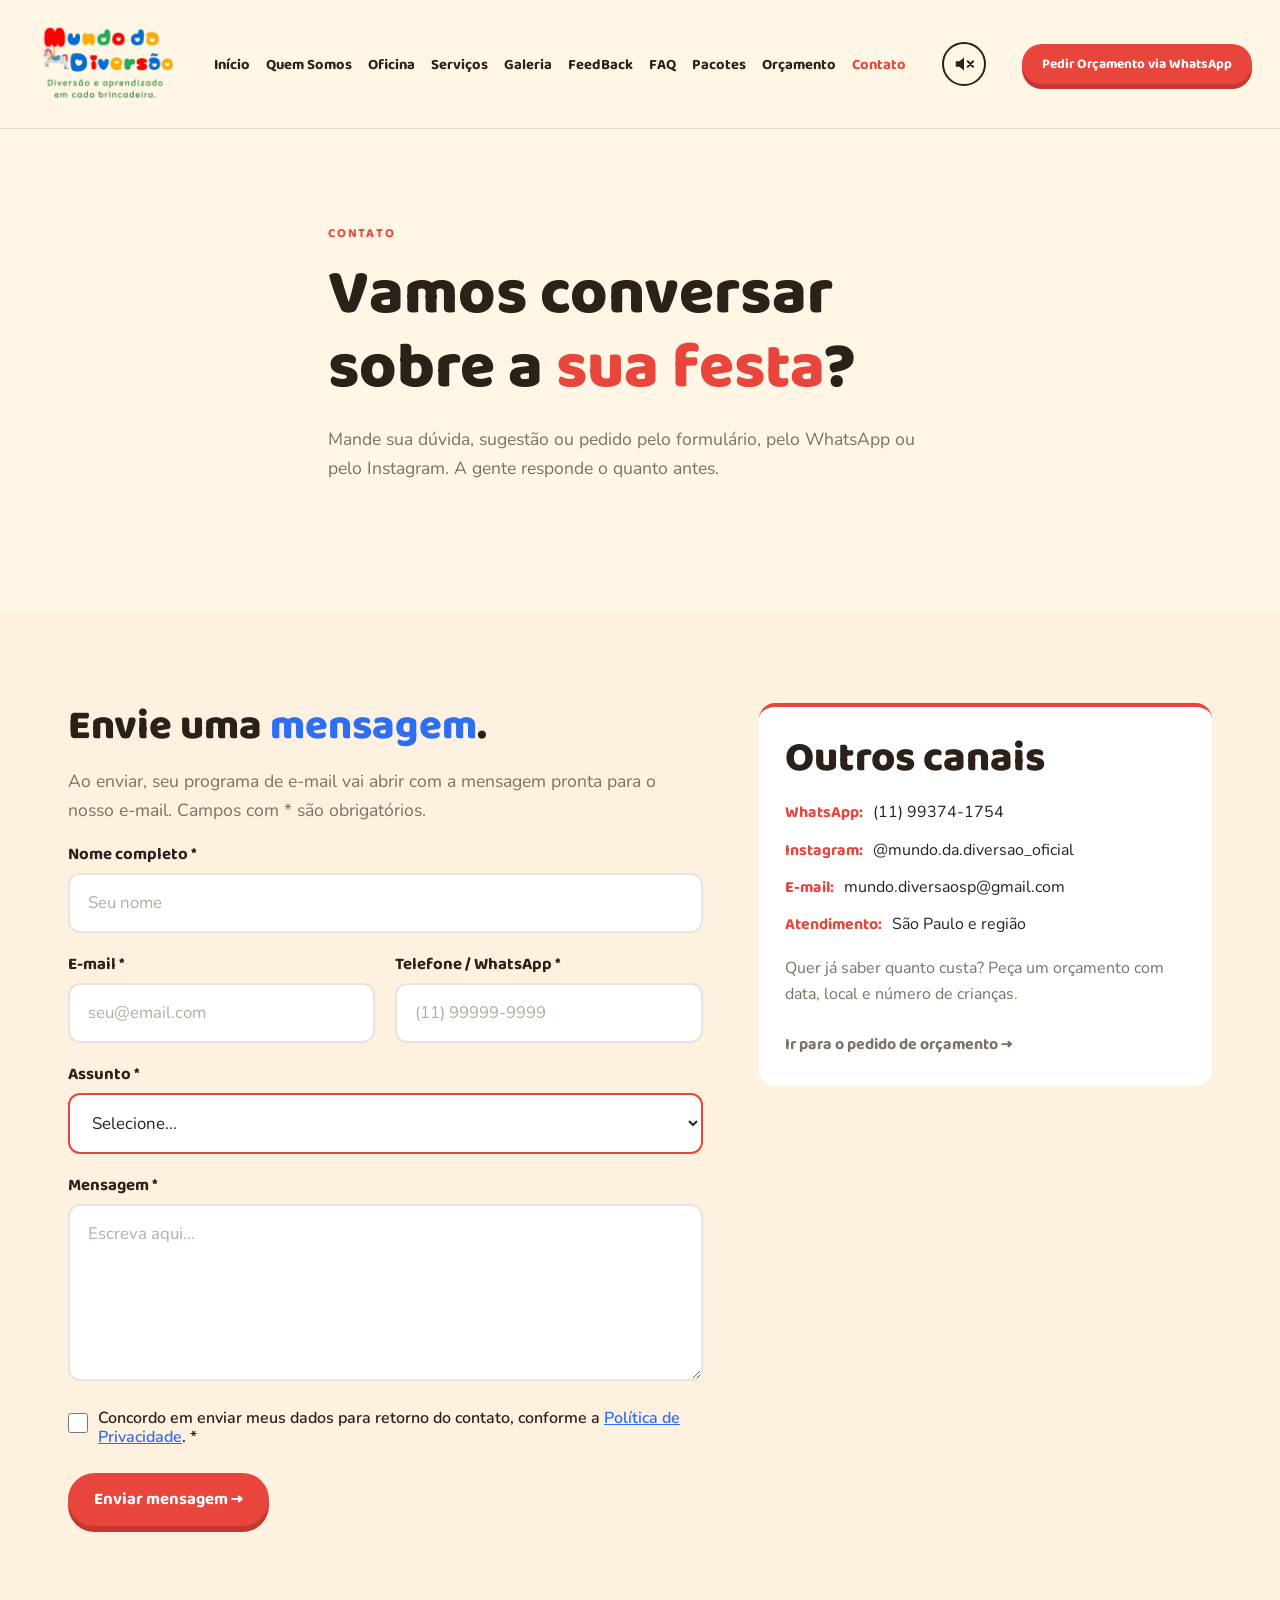
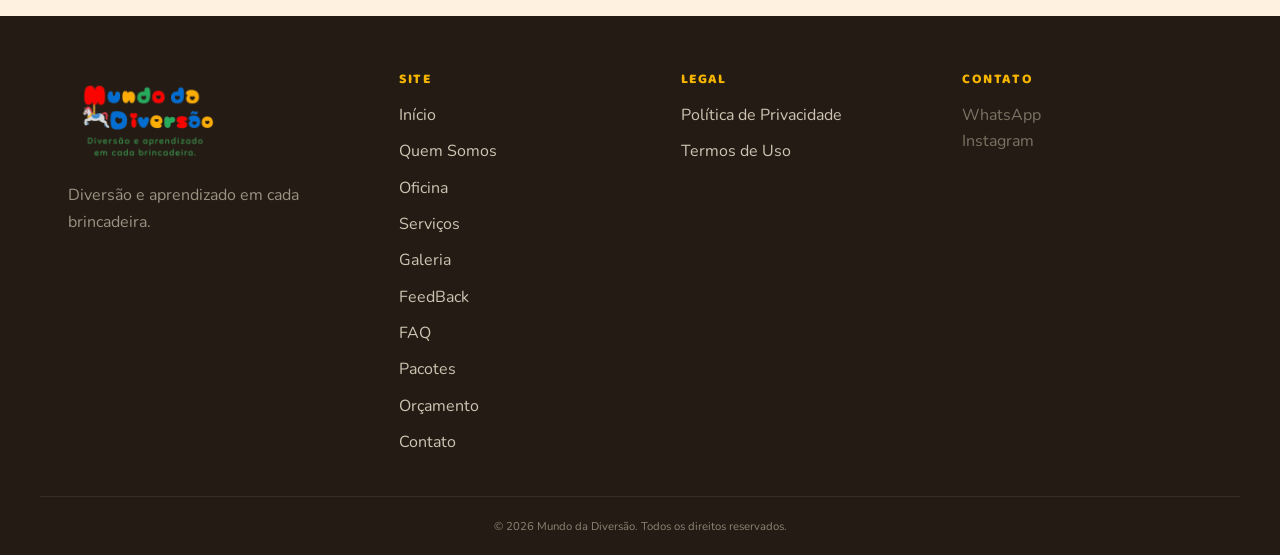
==== commit d3ef1dad: "V2.10 Adicionando musica e scroll suave nas paginas" ====
--- a/pages/contato.html
+++ b/pages/contato.html
@@ -166,5 +166,6 @@
 
 <script src="../assets/js/musica.js" defer></script>
 <script src="../assets/js/mascaras.js" defer></script>
+<script src="../assets/js/acessibilidade.js" defer></script>
 </body>
 </html>
--- a/assets/css/style.css
+++ b/assets/css/style.css
@@ -477,4 +477,4 @@
   form .form-row { grid-template-columns: 1fr; }
   .img-frame img { height: 240px; }
   .footer-grid { grid-template-columns: 1fr; }
-}+}
